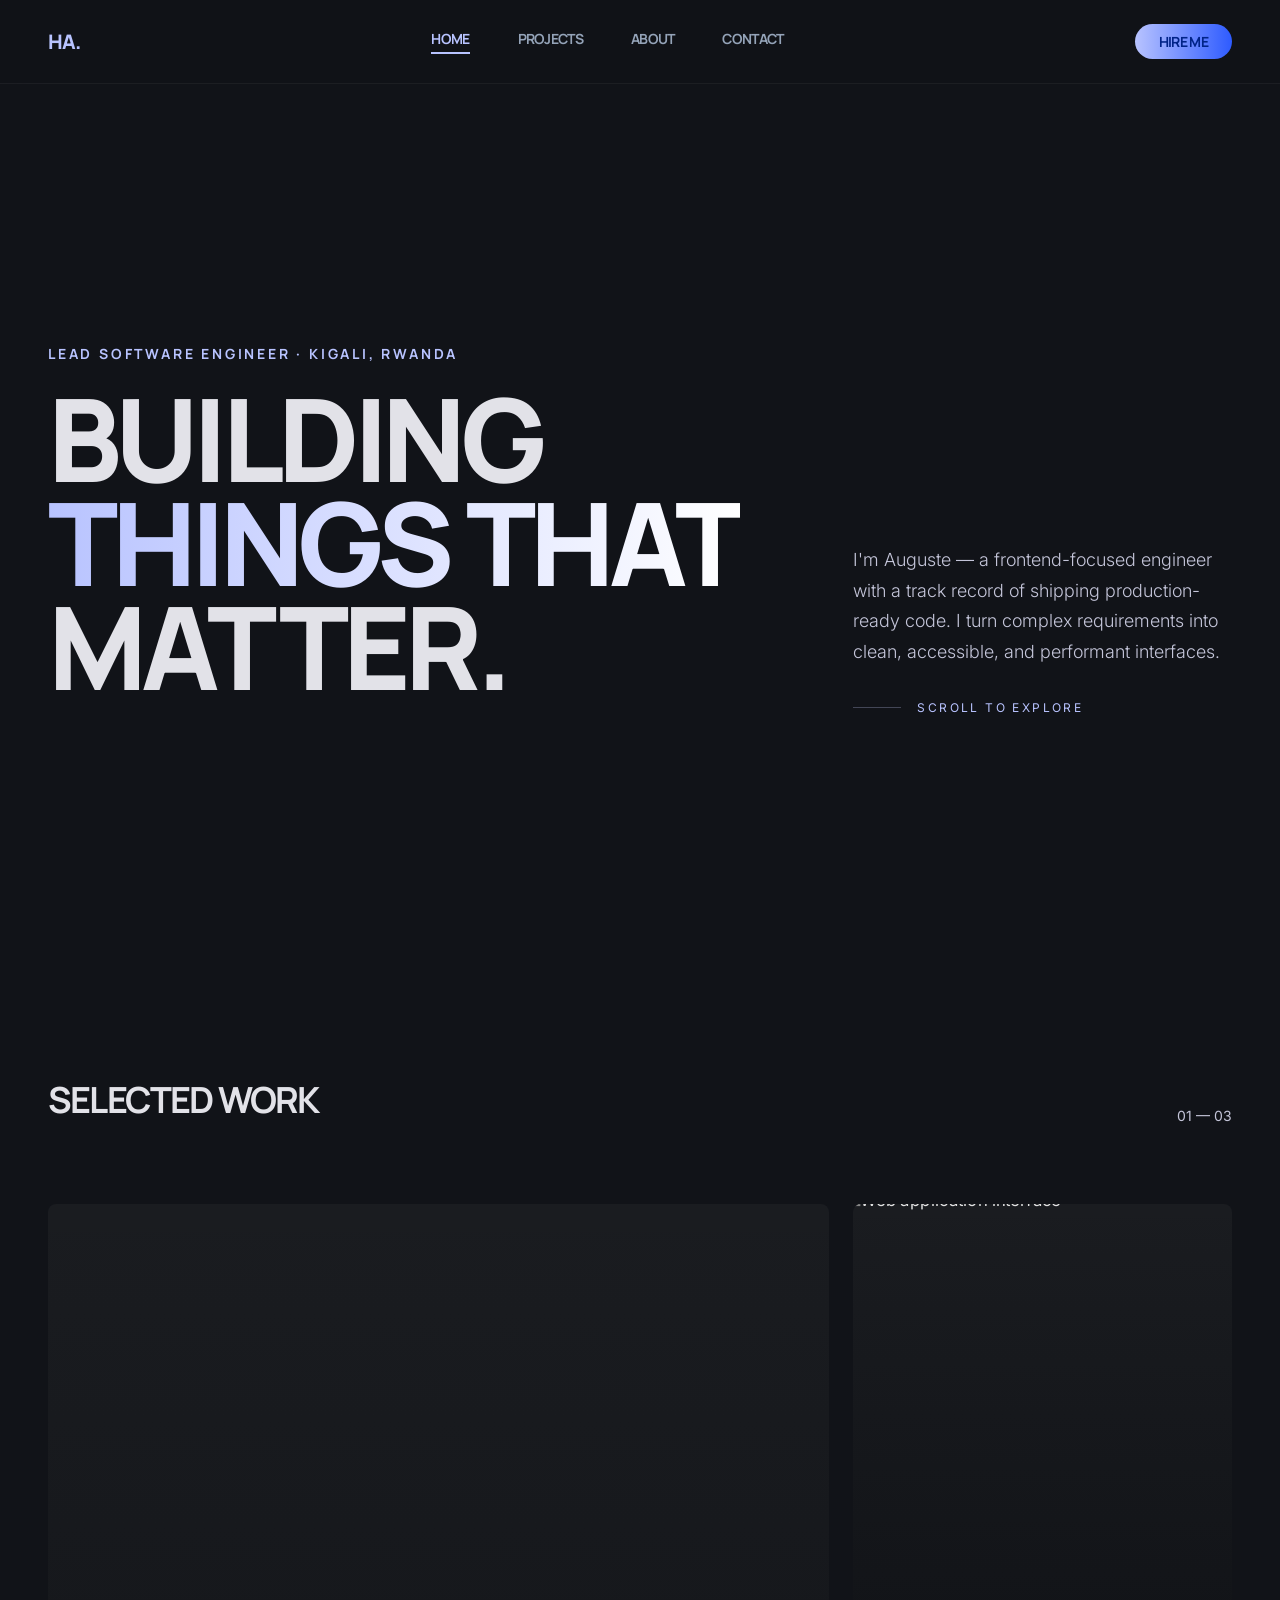
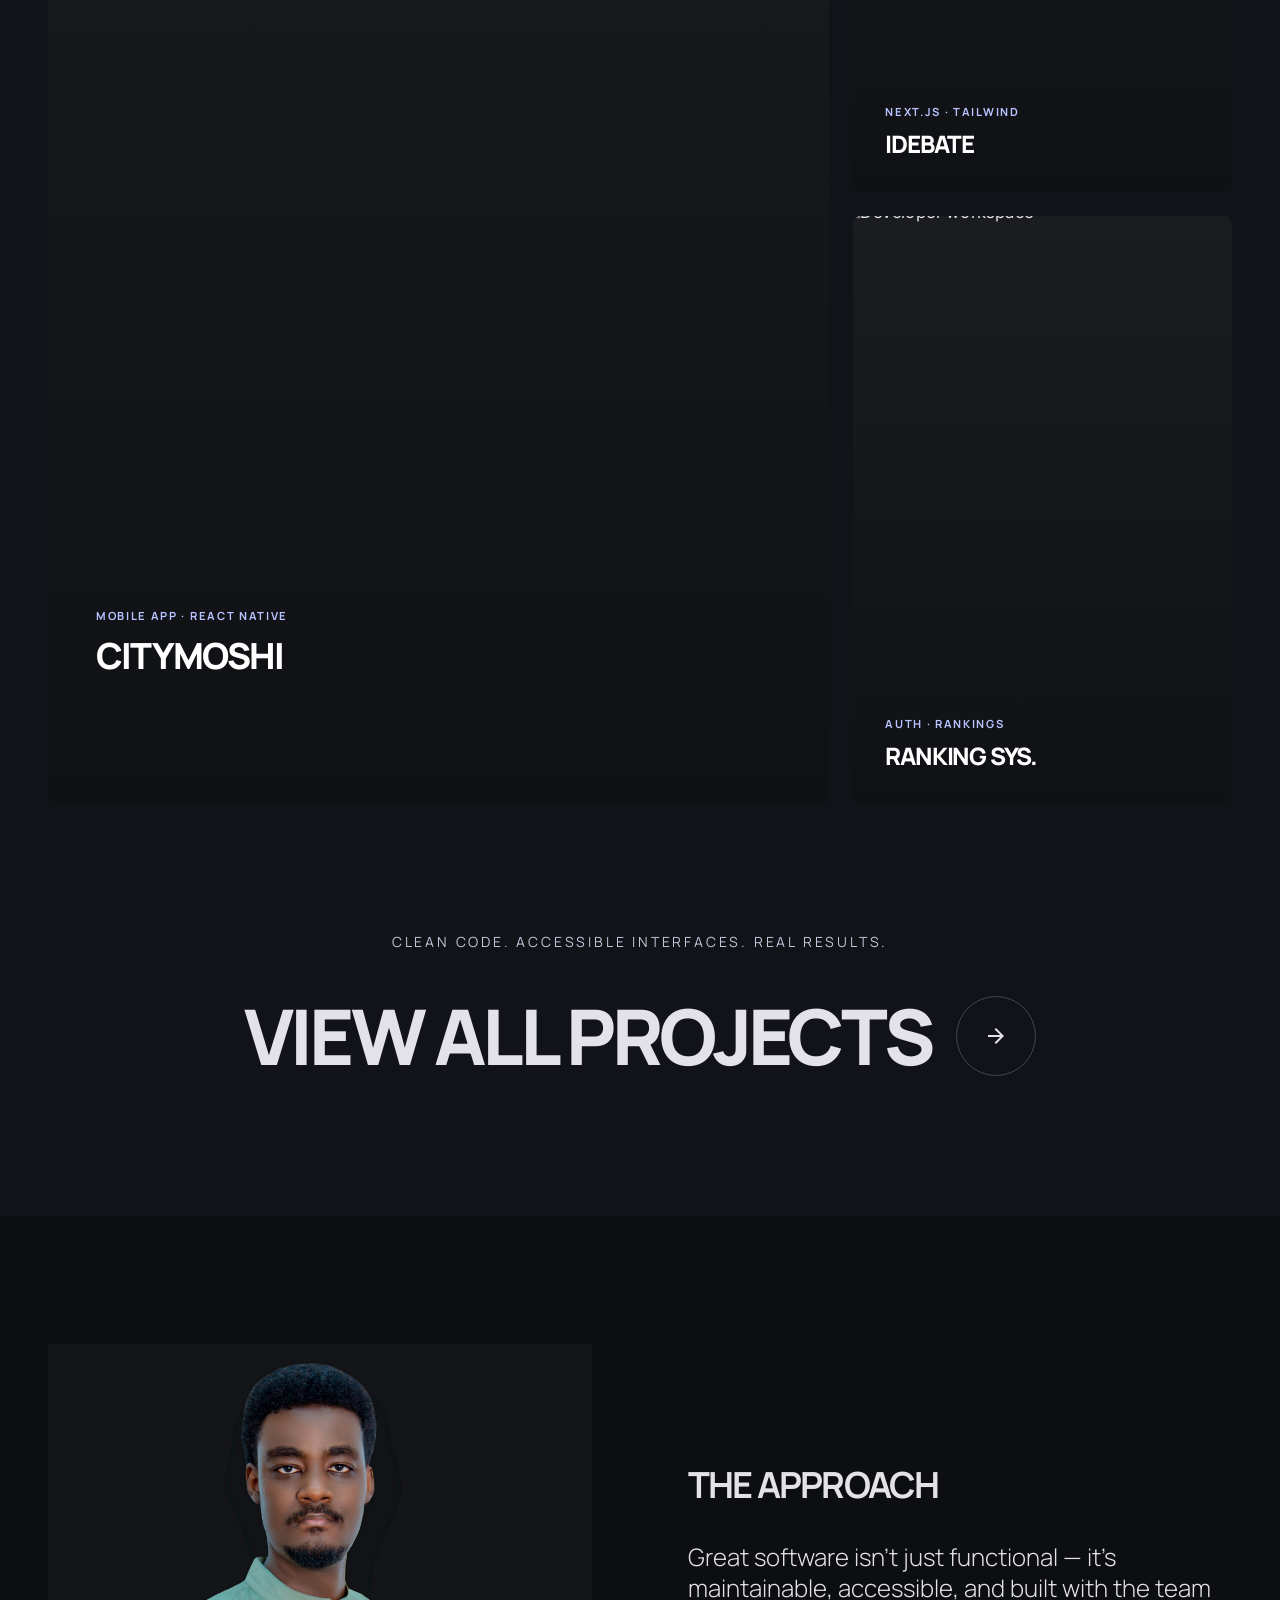
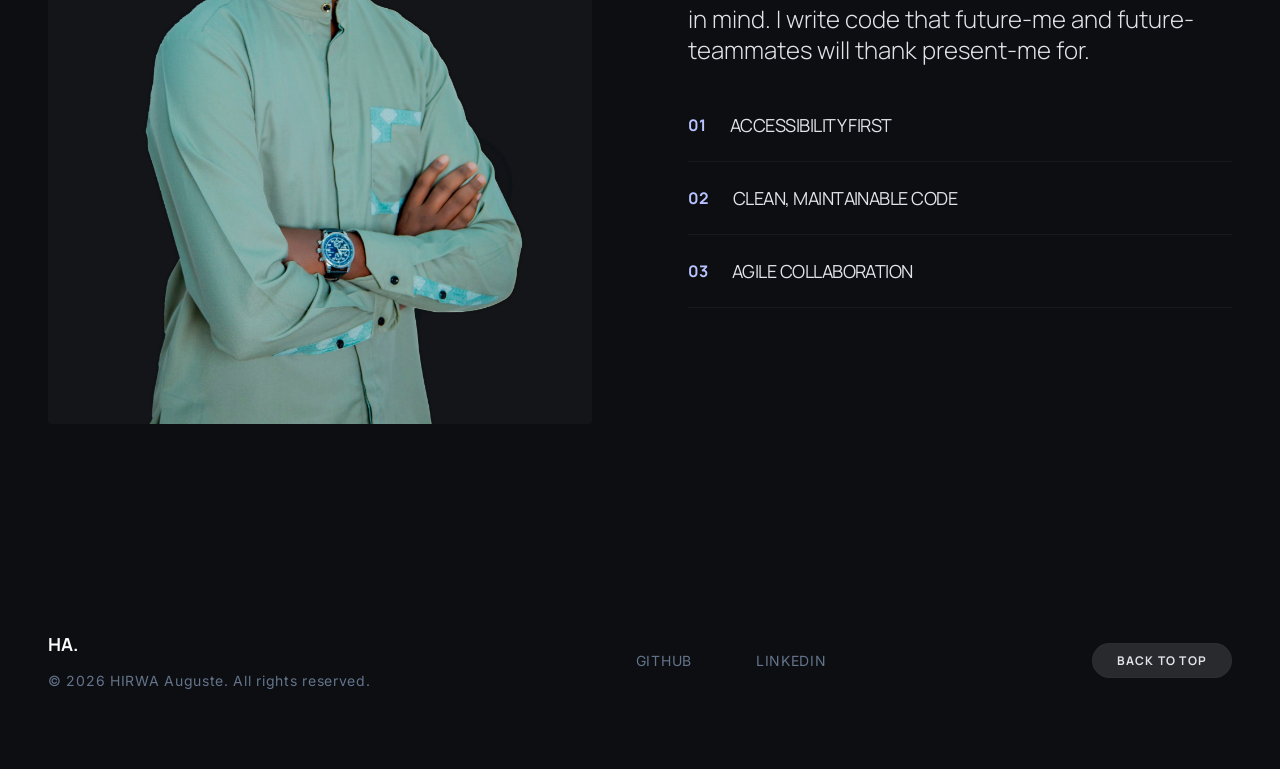
==== index.html @ ba86873b "feat: initialize portfolio project with base styles, navigation, and bento grid layout" ====
<!doctype html>
<html class="dark" lang="en">
  <head>
    <meta charset="utf-8" />
    <meta content="width=device-width, initial-scale=1.0" name="viewport" />
    <title>HIRWA Auguste — Software Engineer</title>
    <meta name="description" content="Frontend-focused software engineer specializing in production-ready web applications. React, Next.js, TypeScript and more." />
    <link
      href="https://fonts.googleapis.com/css2?family=Manrope:wght@200..800&family=Inter:wght@300..700&display=swap"
      rel="stylesheet"
    />
    <link
      href="https://fonts.googleapis.com/css2?family=Material+Symbols+Outlined:wght,FILL@100..700,0..1&display=swap"
      rel="stylesheet"
    />
    <link rel="stylesheet" href="index.css" />
  </head>

  <body>
    <!-- Top Nav -->
    <nav class="topnav">
      <div class="nav-inner">
        <a class="nav-logo" href="index.html">HA.</a>

        <div class="nav-links">
          <a class="nav-link active" href="index.html">Home</a>
          <a class="nav-link" href="gallery.html">Projects</a>
          <a class="nav-link" href="about.html">About</a>
          <a class="nav-link" href="about.html#contact">Contact</a>
          <button class="btn-hire mobile-only">Hire Me</button>
        </div>

        <div class="nav-actions">
          <button class="btn-hire desktop-only">Hire Me</button>
          <button
            class="mobile-menu-btn"
            aria-label="Toggle menu"
            onclick="
              document.querySelector('.nav-links').classList.toggle('show')
            "
          >
            <span class="material-symbols-outlined">menu</span>
          </button>
        </div>
      </div>
    </nav>

    <main class="main-content">
      <!-- Hero Section -->
      <section class="hero-section">
        <div class="hero-grid">
          <div class="hero-left">
            <span class="hero-label">Lead Software Engineer · Kigali, Rwanda</span>
            <h1 class="hero-heading">
              BUILDING<br />
              <span class="hero-gradient-text">THINGS THAT</span><br />
              MATTER.
            </h1>
          </div>
          <div class="hero-right">
            <p class="hero-description">
              I'm Auguste — a frontend-focused engineer with a track record of shipping
              production-ready code. I turn complex requirements into clean,
              accessible, and performant interfaces.
            </p>
            <div class="hero-scroll-hint">
              <span class="scroll-line"></span>
              <span class="scroll-label">Scroll to explore</span>
            </div>
          </div>
        </div>
      </section>

      <!-- Featured Work (Bento Grid) -->
      <section class="work-section">
        <div class="work-header">
          <h2 class="section-title">Selected Work</h2>
          <div class="work-count">01 — 03</div>
        </div>

        <div class="bento-grid">
          <!-- Project 1: CITYMOSHI -->
          <div class="bento-card bento-large">
            <img
              class="bento-img"
              src="https://images.unsplash.com/photo-1555066931-4365d14bab8c?w=1200&q=80"
              alt="Code on dark screen — software engineering"
            />
            <div class="bento-overlay">
              <span class="bento-tag">Mobile App · React Native</span>
              <h3 class="bento-title large">CITYMOSHI</h3>
              <p class="bento-desc">
                Led architecture and development of the CITYMOSHI mobile app,
                collaborating with creative directors to align technical solutions
                with business goals.
              </p>
            </div>
          </div>

          <!-- Project 2: IDEBATE Platform -->
          <div class="bento-card bento-square">
            <img
              class="bento-img"
              src="https://images.unsplash.com/photo-1551650975-87deedd944c3?w=800&q=80"
              alt="Web application interface"
            />
            <div class="bento-overlay">
              <span class="bento-tag">Next.js · Tailwind</span>
              <h3 class="bento-title">IDEBATE</h3>
            </div>
          </div>

          <!-- Project 3: Team Ranking / Auth -->
          <div class="bento-card bento-vertical">
            <img
              class="bento-img"
              src="https://images.unsplash.com/photo-1461749280684-dccba630e2f6?w=800&q=80"
              alt="Developer workspace"
            />
            <div class="bento-overlay">
              <span class="bento-tag">Auth · Rankings</span>
              <h3 class="bento-title">RANKING SYS.</h3>
            </div>
          </div>
        </div>

        <!-- CTA -->
        <div class="cta-section">
          <p class="cta-label">Clean code. Accessible interfaces. Real results.</p>
          <a class="cta-link" href="gallery.html">
            <span class="cta-text">View All Projects</span>
            <div class="cta-arrow">
              <span class="material-symbols-outlined">arrow_forward</span>
            </div>
          </a>
        </div>
      </section>

      <!-- Bio / About Section -->
      <section class="about-section">
        <div class="about-grid">
          <div class="about-image-wrap">
            <div class="about-image-frame">
              <img
                class="about-img"
                src="user.jpg"
                alt="HIRWA Auguste — Software Engineer"
              />
            </div>
            <div class="about-deco"></div>
          </div>

          <div class="about-content">
            <h2 class="section-title">THE APPROACH</h2>
            <p class="about-quote">
              Great software isn't just functional — it's maintainable, accessible,
              and built with the team in mind. I write code that future-me and
              future-teammates will thank present-me for.
            </p>
            <div class="principles">
              <div class="principle-item">
                <span class="principle-num">01</span>
                <span class="principle-label">Accessibility First</span>
              </div>
              <div class="principle-item">
                <span class="principle-num">02</span>
                <span class="principle-label">Clean, Maintainable Code</span>
              </div>
              <div class="principle-item">
                <span class="principle-num">03</span>
                <span class="principle-label">Agile Collaboration</span>
              </div>
            </div>
          </div>
        </div>
      </section>

      <!-- Footer -->
      <footer class="site-footer">
        <div class="footer-inner">
          <div class="footer-brand">
            <div class="footer-logo">HA.</div>
            <p class="footer-copy">
              © <span id="footer-year"></span> HIRWA Auguste. All rights
              reserved.
            </p>
          </div>
          <div class="footer-links">
            <a class="footer-link" href="https://github.com" target="_blank">GitHub</a>
            <a class="footer-link" href="https://linkedin.com" target="_blank">LinkedIn</a>
          </div>
          <div class="footer-top">
            <button class="btn-top" onclick="window.scrollTo({top:0,behavior:'smooth'})">Back to Top</button>
          </div>
        </div>
      </footer>
    </main>
    <script>
      document.getElementById("footer-year").textContent =
        new Date().getFullYear();
    </script>
  </body>
</html>
---- index.css ----
:root {
  --primary: #b8c3ff;
  --primary-container: #2e5bff;
  --on-primary: #002388;
  --primary-fixed: #dde1ff;
  --primary-fixed-dim: #b8c3ff;
  --inverse-primary: #124af0;

  --secondary: #c6c6c9;
  --secondary-container: #454749;
  --on-secondary: #2f3133;
  --on-secondary-container: #b4b5b7;

  --tertiary: #ffb59b;
  --tertiary-container: #c24100;
  --on-tertiary: #5b1a00;
  --on-tertiary-container: #ffece6;

  --error: #ffb4ab;
  --error-container: #93000a;
  --on-error: #690005;
  --on-error-container: #ffdad6;

  --surface: #111318;
  --surface-dim: #111318;
  --surface-bright: #37393e;
  --surface-variant: #333539;
  --surface-tint: #b8c3ff;
  --surface-container-lowest: #0c0e12;
  --surface-container-low: #1a1c20;
  --surface-container: #1e2024;
  --surface-container-high: #282a2e;
  --surface-container-highest: #333539;

  --on-surface: #e2e2e8;
  --on-surface-variant: #c4c5d9;
  --on-background: #e2e2e8;
  --background: #111318;

  --outline: #8e90a2;
  --outline-variant: #434656;

  --inverse-surface: #e2e2e8;
  --inverse-on-surface: #2f3035;

  --font-headline: 'Manrope', sans-serif;
  --font-body: 'Inter', sans-serif;

  --transition-base: 300ms ease-out;
  --transition-slow: 700ms ease-out;
  --transition-medium: 400ms cubic-bezier(0.16, 1, 0.3, 1);
}

/* ============================================================
   RESET & BASE
   ============================================================ */
*, *::before, *::after {
  box-sizing: border-box;
  margin: 0;
  padding: 0;
}

html {
  scroll-behavior: smooth;
}

body {
  background-color: var(--surface);
  color: var(--on-surface);
  font-family: var(--font-body);
  -webkit-font-smoothing: antialiased;
  -moz-osx-font-smoothing: grayscale;
}

img {
  display: block;
  max-width: 100%;
}

a {
  text-decoration: none;
  color: inherit;
}

/* ============================================================
   TOP NAV
   ============================================================ */
.topnav {
  position: fixed;
  top: 0; left: 0; right: 0;
  z-index: 50;
  background: rgba(17, 19, 24, 0.6);
  backdrop-filter: blur(24px);
  -webkit-backdrop-filter: blur(24px);
  border-bottom: 1px solid rgba(255, 255, 255, 0.05);
}

.nav-inner {
  display: flex;
  justify-content: space-between;
  align-items: center;
  padding: 1rem 1.5rem;
  max-width: 1920px;
  margin: 0 auto;
}
@media (min-width: 768px) {
  .nav-inner { padding: 1.5rem 3rem; }
}

.nav-logo {
  font-family: var(--font-headline);
  font-size: 1.25rem;
  font-weight: 900;
  letter-spacing: -0.05em;
  text-transform: uppercase;
  color: var(--primary);
  position: relative;
  z-index: 60;
}

.nav-actions {
  display: flex;
  align-items: center;
  gap: 1rem;
  z-index: 60;
}

.mobile-menu-btn {
  background: none;
  border: none;
  color: var(--on-surface);
  cursor: pointer;
  display: flex;
  align-items: center;
  justify-content: center;
}
.mobile-menu-btn .material-symbols-outlined {
  font-size: 1.75rem;
}
@media (min-width: 768px) {
  .mobile-menu-btn { display: none; }
}

.desktop-only { display: none; }
@media (min-width: 768px) {
  .desktop-only { display: block; }
}

.mobile-only { display: block; width: 100%; margin-top: 1rem; }
@media (min-width: 768px) {
  .mobile-only { display: none; }
}

.nav-links {
  position: absolute;
  top: 0;
  left: 0;
  right: 0;
  background: rgba(17, 19, 24, 0.98);
  backdrop-filter: blur(24px);
  -webkit-backdrop-filter: blur(24px);
  display: flex;
  flex-direction: column;
  padding: 5rem 1.5rem 2rem 1.5rem;
  gap: 1.5rem;
  transform: translateY(-100%);
  opacity: 0;
  visibility: hidden;
  transition: transform var(--transition-base), opacity var(--transition-base), visibility var(--transition-base);
  z-index: 40;
  border-bottom: 1px solid rgba(255,255,255,0.05);
  box-shadow: 0 10px 30px rgba(0,0,0,0.5);
}
.nav-links.show {
  transform: translateY(0);
  opacity: 1;
  visibility: visible;
}

@media (min-width: 768px) {
  .nav-links {
    position: static;
    transform: none;
    opacity: 1;
    visibility: visible;
    background: none;
    backdrop-filter: none;
    -webkit-backdrop-filter: none;
    flex-direction: row;
    padding: 0;
    gap: 3rem;
    border-bottom: none;
    box-shadow: none;
  }
}

.nav-link {
  font-family: var(--font-headline);
  font-weight: 700;
  font-size: 1.125rem;
  letter-spacing: -0.05em;
  text-transform: uppercase;
  color: #94a3b8;
  transition: color var(--transition-base);
}
@media (min-width: 768px) {
  .nav-link { font-size: 0.875rem; }
}

.nav-link:hover { color: #ffffff; }

.nav-link.active {
  color: var(--primary);
}
@media (min-width: 768px) {
  .nav-link.active {
    border-bottom: 2px solid var(--primary);
    padding-bottom: 0.25rem;
  }
}

.btn-hire {
  font-family: var(--font-headline);
  font-weight: 700;
  font-size: 0.875rem;
  letter-spacing: -0.05em;
  text-transform: uppercase;
  color: var(--on-primary);
  background: linear-gradient(to right, var(--primary), var(--primary-container));
  border: none;
  cursor: pointer;
  padding: 0.75rem 2rem;
  border-radius: 999px;
  transition: box-shadow var(--transition-base);
}
@media (min-width: 768px) {
  .btn-hire { padding: 0.5rem 1.5rem; }
}

.btn-hire:hover {
  box-shadow: 0 0 20px rgba(184, 195, 255, 0.4);
}

/* ============================================================
   MAIN CONTENT
   ============================================================ */
.main-content {
  padding-top: 8rem;
}

/* ============================================================
   HERO SECTION
   ============================================================ */
.hero-section {
  min-height: 819px;
  padding: 0 3rem;
  max-width: 1920px;
  margin: 0 auto;
  display: flex;
  flex-direction: column;
  justify-content: center;
}

.hero-grid {
  display: grid;
  grid-template-columns: 1fr;
  gap: 3rem;
  align-items: end;
}

@media (min-width: 768px) {
  .hero-grid {
    grid-template-columns: 2fr 1fr;
  }
}

.hero-label {
  display: block;
  font-family: var(--font-headline);
  font-weight: 700;
  font-size: 0.875rem;
  letter-spacing: 0.2em;
  text-transform: uppercase;
  color: var(--primary);
  margin-bottom: 1.5rem;
}

.hero-heading {
  font-family: var(--font-headline);
  font-weight: 800;
  letter-spacing: -0.05em;
  line-height: 0.9;
  color: var(--on-surface);
  font-size: clamp(3.5rem, 8vw, 6rem);
  margin-bottom: 2rem;
}

@media (min-width: 768px) {
  .hero-heading {
    font-size: clamp(4rem, 9vw, 9rem);
  }
}

.hero-gradient-text {
  background: linear-gradient(to right, var(--primary), #ffffff);
  -webkit-background-clip: text;
  -webkit-text-fill-color: transparent;
  background-clip: text;
}

.hero-right {
  padding-bottom: 1rem;
}

.hero-description {
  font-size: 1.125rem;
  line-height: 1.7;
  font-weight: 300;
  color: var(--on-surface-variant);
  margin-bottom: 2rem;
  max-width: 24rem;
}

.hero-scroll-hint {
  display: flex;
  align-items: center;
  gap: 1rem;
}

.scroll-line {
  display: block;
  width: 3rem;
  height: 1px;
  background-color: var(--outline-variant);
}

.scroll-label {
  font-family: var(--font-body);
  font-size: 0.75rem;
  letter-spacing: 0.2em;
  text-transform: uppercase;
  color: var(--primary);
}

/* ============================================================
   WORK SECTION
   ============================================================ */
.work-section {
  padding: 8rem 3rem;
  max-width: 1920px;
  margin: 0 auto;
}

.work-header {
  display: flex;
  justify-content: space-between;
  align-items: flex-end;
  margin-bottom: 5rem;
}

.section-title {
  font-family: var(--font-headline);
  font-size: 2.25rem;
  font-weight: 700;
  letter-spacing: -0.05em;
  text-transform: uppercase;
  color: var(--on-surface);
}

.work-count {
  font-family: var(--font-body);
  font-size: 0.875rem;
  color: var(--on-surface-variant);
}

/* Bento Grid */
.bento-grid {
  display: grid;
  grid-template-columns: 1fr;
  gap: 1.5rem;
  height: auto;
}

@media (min-width: 768px) {
  .bento-grid {
    grid-template-columns: repeat(12, 1fr);
    height: 1200px;
  }

  .bento-large {
    grid-column: span 8;
    grid-row: span 2;
  }

  .bento-square {
    grid-column: span 4;
    grid-row: span 1;
  }

  .bento-vertical {
    grid-column: span 4;
    grid-row: span 1;
  }
}

.bento-card {
  position: relative;
  overflow: hidden;
  background-color: var(--surface-container-low);
  border-radius: 0.5rem;
  min-height: 300px;
}

@media (min-width: 768px) {
  .bento-card {
    min-height: unset;
  }
}

.bento-img {
  width: 100%;
  height: 100%;
  object-fit: cover;
  filter: grayscale(100%);
  transform: scale(1.05);
  transition: filter var(--transition-slow), transform var(--transition-slow);
}

.bento-card:hover .bento-img {
  filter: grayscale(0%);
  transform: scale(1);
}

.bento-overlay {
  position: absolute;
  inset: 0;
  background: linear-gradient(to top, rgba(12, 14, 18, 0.8), transparent);
  display: flex;
  flex-direction: column;
  justify-content: flex-end;
  padding: 2rem;
}

.bento-large .bento-overlay {
  padding: 3rem;
}

.bento-tag {
  font-family: var(--font-headline);
  font-weight: 700;
  font-size: 0.7rem;
  letter-spacing: 0.15em;
  text-transform: uppercase;
  color: var(--primary-fixed-dim);
  margin-bottom: 0.5rem;
}

.bento-title {
  font-family: var(--font-headline);
  font-weight: 900;
  letter-spacing: -0.05em;
  color: #ffffff;
  font-size: 1.5rem;
}

.bento-title.large {
  font-size: 2.25rem;
}

.bento-desc {
  color: var(--on-surface-variant);
  max-width: 28rem;
  margin-top: 1rem;
  opacity: 0;
  transition: opacity 500ms ease-out;
}

.bento-card:hover .bento-desc {
  opacity: 1;
}

/* CTA */
.cta-section {
  margin-top: 8rem;
  display: flex;
  flex-direction: column;
  align-items: center;
}

.cta-label {
  font-family: var(--font-headline);
  text-transform: uppercase;
  letter-spacing: 0.2em;
  font-size: 0.875rem;
  color: var(--on-surface-variant);
  margin-bottom: 2rem;
}

.cta-link {
  display: flex;
  align-items: center;
  gap: 1.5rem;
}

.cta-text {
  font-family: var(--font-headline);
  font-weight: 800;
  letter-spacing: -0.05em;
  text-transform: uppercase;
  font-size: clamp(2.5rem, 6vw, 5rem);
  color: var(--on-surface);
  transition: color var(--transition-base);
}

.cta-link:hover .cta-text {
  color: var(--primary);
}

.cta-arrow {
  width: 5rem;
  height: 5rem;
  border-radius: 50%;
  border: 1px solid var(--outline-variant);
  display: flex;
  align-items: center;
  justify-content: center;
  flex-shrink: 0;
  transition: background-color var(--transition-base), border-color var(--transition-base);
}

.cta-arrow .material-symbols-outlined {
  color: var(--on-surface);
  transition: color var(--transition-base);
}

.cta-link:hover .cta-arrow {
  background-color: var(--primary);
  border-color: var(--primary);
}

.cta-link:hover .cta-arrow .material-symbols-outlined {
  color: var(--on-primary);
}

/* ============================================================
   ABOUT SECTION
   ============================================================ */
.about-section {
  padding: 8rem 3rem;
  background-color: var(--surface-container-lowest);
}

.about-grid {
  max-width: 1920px;
  margin: 0 auto;
  display: grid;
  grid-template-columns: 1fr;
  gap: 6rem;
  align-items: center;
}

@media (min-width: 768px) {
  .about-grid {
    grid-template-columns: 1fr 1fr;
  }
}

.about-image-wrap {
  position: relative;
}

.about-image-frame {
  aspect-ratio: 4 / 5;
  background-color: var(--surface-container-high);
  border-radius: 0.25rem;
  overflow: hidden;
}

.about-img {
  width: 100%;
  height: 100%;
  object-fit: cover;
}

.about-deco {
  position: absolute;
  bottom: -1.5rem;
  right: -1.5rem;
  width: 8rem;
  height: 8rem;
  background-color: rgba(184, 195, 255, 0.1);
  backdrop-filter: blur(24px);
  border: 1px solid rgba(184, 195, 255, 0.2);
  border-radius: 0.25rem;
  z-index: -1;
}

.about-content .section-title {
  margin-bottom: 2rem;
}

.about-quote {
  font-family: var(--font-headline);
  font-size: 1.5rem;
  font-weight: 300;
  line-height: 1.3;
  color: var(--on-surface);
  margin-bottom: 3rem;
}

.principles {
  display: flex;
  flex-direction: column;
  gap: 1.5rem;
}

.principle-item {
  display: flex;
  align-items: center;
  gap: 1.5rem;
  border-bottom: 1px solid rgba(67, 70, 86, 0.2);
  padding-bottom: 1.5rem;
}

.principle-num {
  font-family: var(--font-headline);
  font-weight: 700;
  color: var(--primary);
  font-size: 1rem;
  flex-shrink: 0;
}

.principle-label {
  font-family: var(--font-headline);
  font-size: 1.125rem;
  letter-spacing: -0.03em;
  text-transform: uppercase;
  color: var(--on-surface);
}

/* ============================================================
   FOOTER
   ============================================================ */
.site-footer {
  background-color: #0c0e12;
  padding: 5rem 0;
}

.footer-inner {
  display: flex;
  flex-direction: column;
  align-items: center;
  gap: 3rem;
  padding: 0 3rem;
  max-width: 1920px;
  margin: 0 auto;
}

@media (min-width: 768px) {
  .footer-inner {
    flex-direction: row;
    justify-content: space-between;
    align-items: center;
    gap: 0;
  }
}

.footer-logo {
  font-family: var(--font-headline);
  font-size: 1.125rem;
  font-weight: 700;
  text-transform: uppercase;
  color: #ffffff;
  margin-bottom: 1rem;
}

.footer-copy {
  font-family: var(--font-body);
  font-size: 0.875rem;
  letter-spacing: 0.05em;
  color: #64748b;
}

.footer-links {
  display: flex;
  flex-wrap: wrap;
  justify-content: center;
  gap: 2rem;
}

@media (min-width: 768px) {
  .footer-links {
    gap: 4rem;
  }
}

.footer-link {
  font-family: var(--font-body);
  font-size: 0.875rem;
  letter-spacing: 0.05em;
  text-transform: uppercase;
  color: #64748b;
  transition: color var(--transition-base);
}

.footer-link:hover {
  color: var(--primary);
}

.btn-top {
  background-color: var(--surface-container-high);
  color: var(--on-surface);
  border: 1px solid rgba(67, 70, 86, 0.15);
  border-radius: 999px;
  padding: 0.5rem 1.5rem;
  font-family: var(--font-headline);
  font-size: 0.75rem;
  font-weight: 700;
  letter-spacing: 0.1em;
  text-transform: uppercase;
  cursor: pointer;
  transition: background-color var(--transition-base), color var(--transition-base);
}

.btn-top:hover {
  background-color: var(--primary);
  color: var(--on-primary);
}
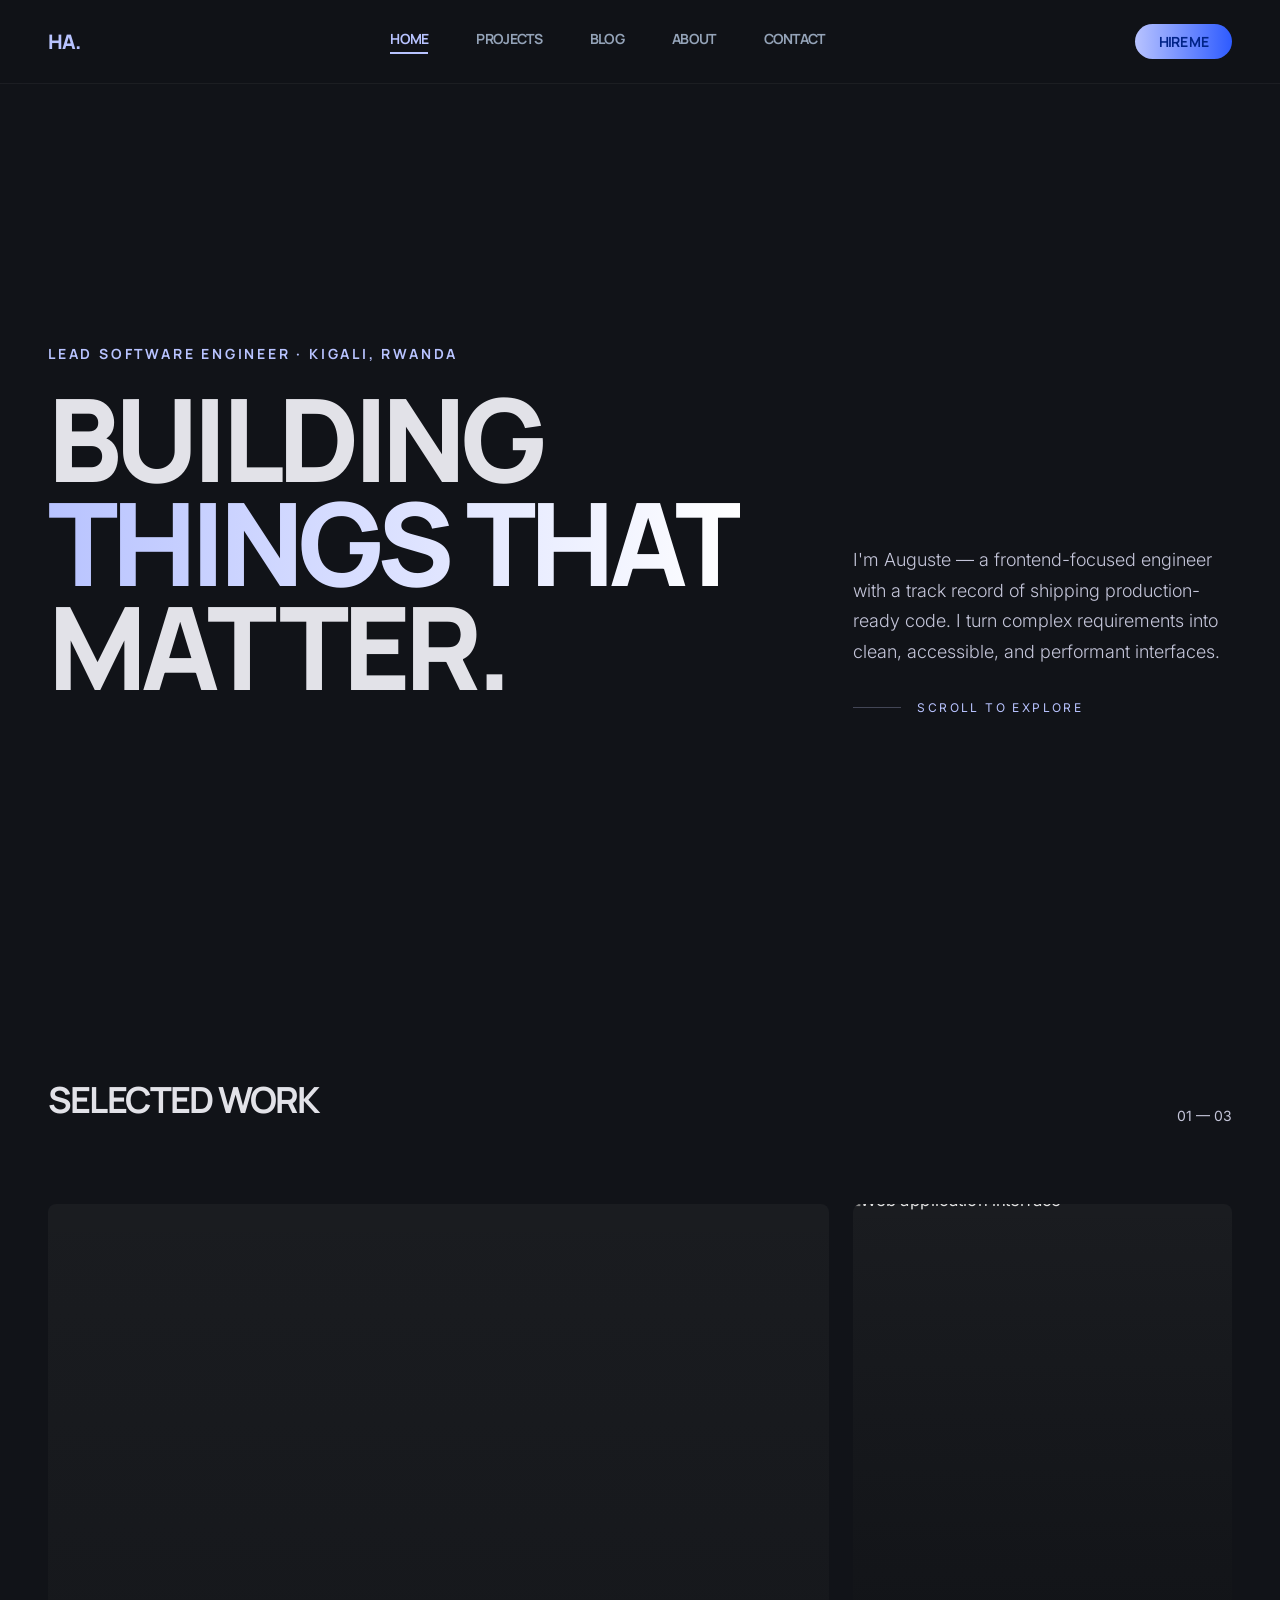
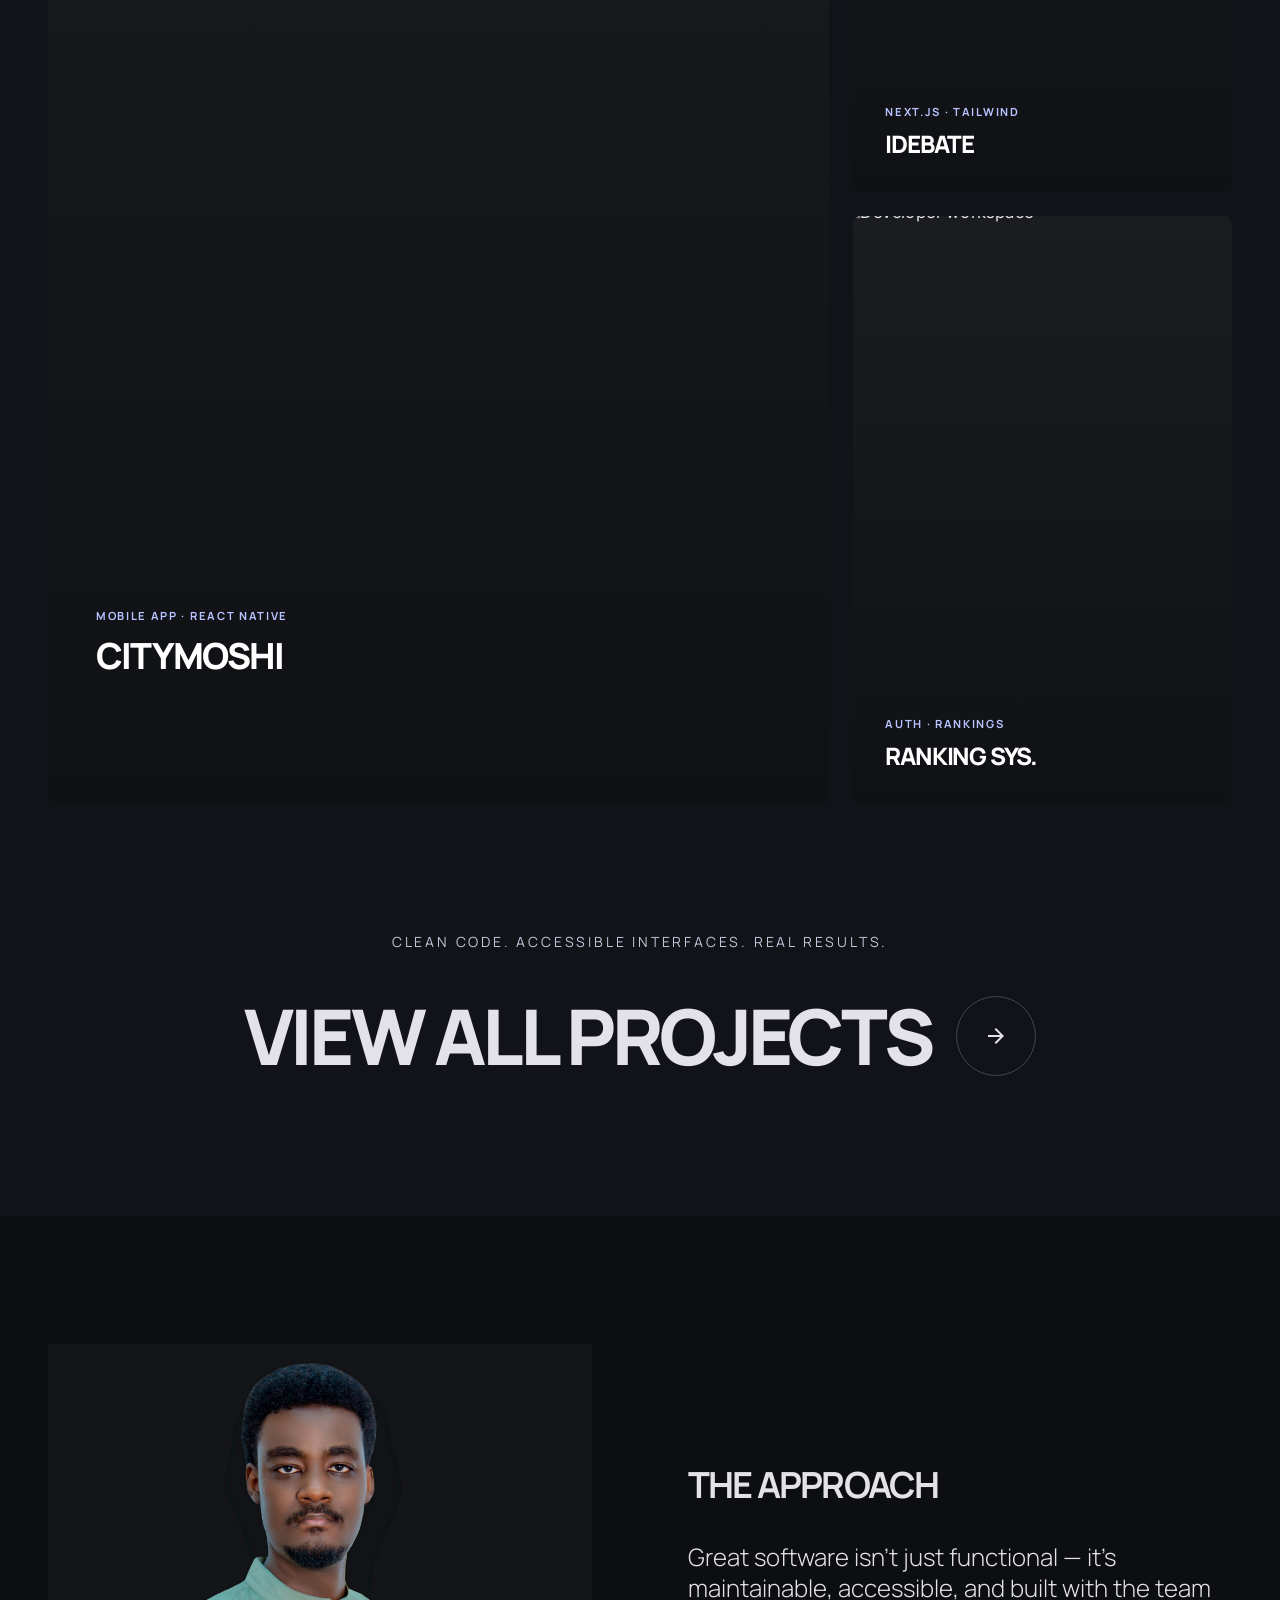
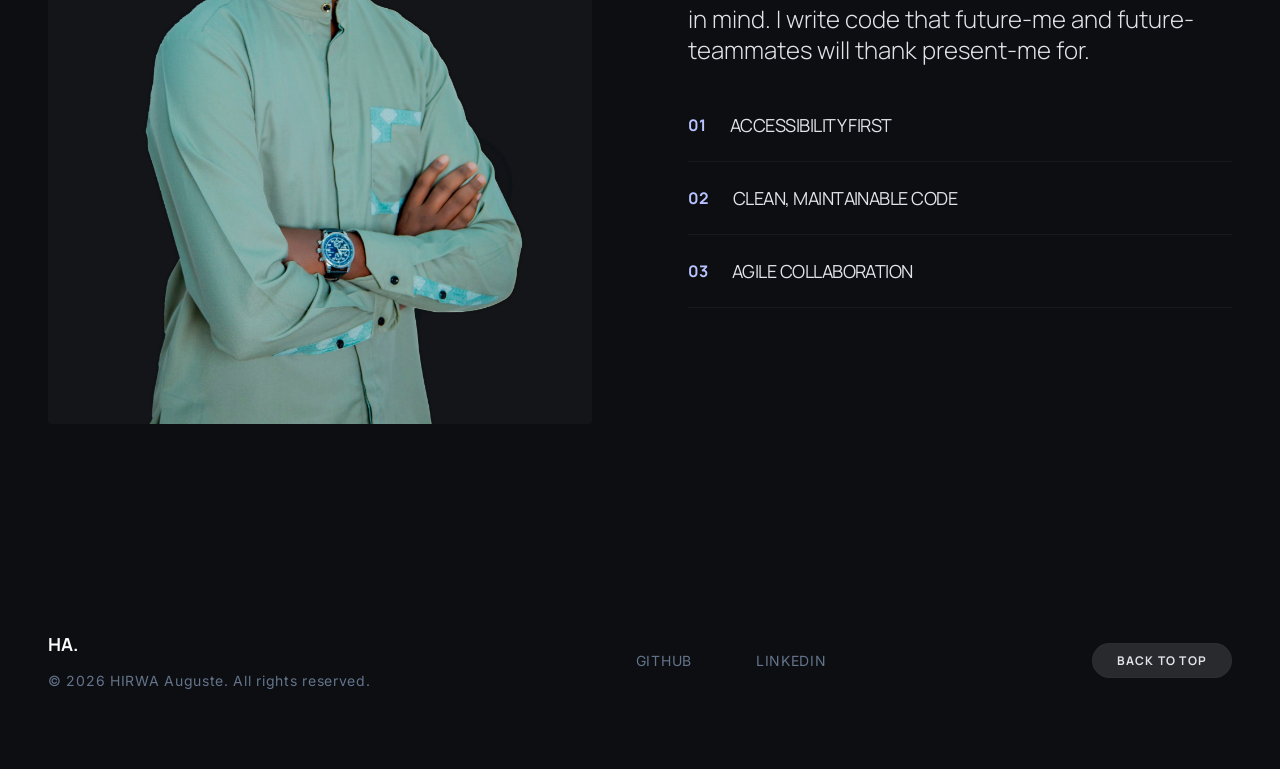
==== commit 31d9b9a2: "feat: implement blog section with listing and article page templates" ====
--- a/index.html
+++ b/index.html
@@ -5,6 +5,15 @@
     <meta content="width=device-width, initial-scale=1.0" name="viewport" />
     <title>HIRWA Auguste — Software Engineer</title>
     <meta name="description" content="Frontend-focused software engineer specializing in production-ready web applications. React, Next.js, TypeScript and more." />
+    <meta property="og:title" content="HIRWA Auguste — Software Engineer" />
+    <meta property="og:description" content="Frontend-focused software engineer specializing in production-ready web applications. React, Next.js, TypeScript and more." />
+    <meta property="og:type" content="website" />
+    <meta property="og:url" content="https://hirwaauguste.com/" />
+    <meta property="og:image" content="user.jpg" />
+    <meta name="twitter:card" content="summary_large_image" />
+    <meta name="twitter:title" content="HIRWA Auguste — Software Engineer" />
+    <meta name="twitter:description" content="Frontend-focused software engineer specializing in production-ready web applications. React, Next.js, TypeScript and more." />
+    <meta name="twitter:image" content="user.jpg" />
     <link
       href="https://fonts.googleapis.com/css2?family=Manrope:wght@200..800&family=Inter:wght@300..700&display=swap"
       rel="stylesheet"
@@ -25,6 +34,7 @@
         <div class="nav-links">
           <a class="nav-link active" href="index.html">Home</a>
           <a class="nav-link" href="gallery.html">Projects</a>
+          <a class="nav-link" href="blog.html">Blog</a>
           <a class="nav-link" href="about.html">About</a>
           <a class="nav-link" href="about.html#contact">Contact</a>
           <button class="btn-hire mobile-only">Hire Me</button>
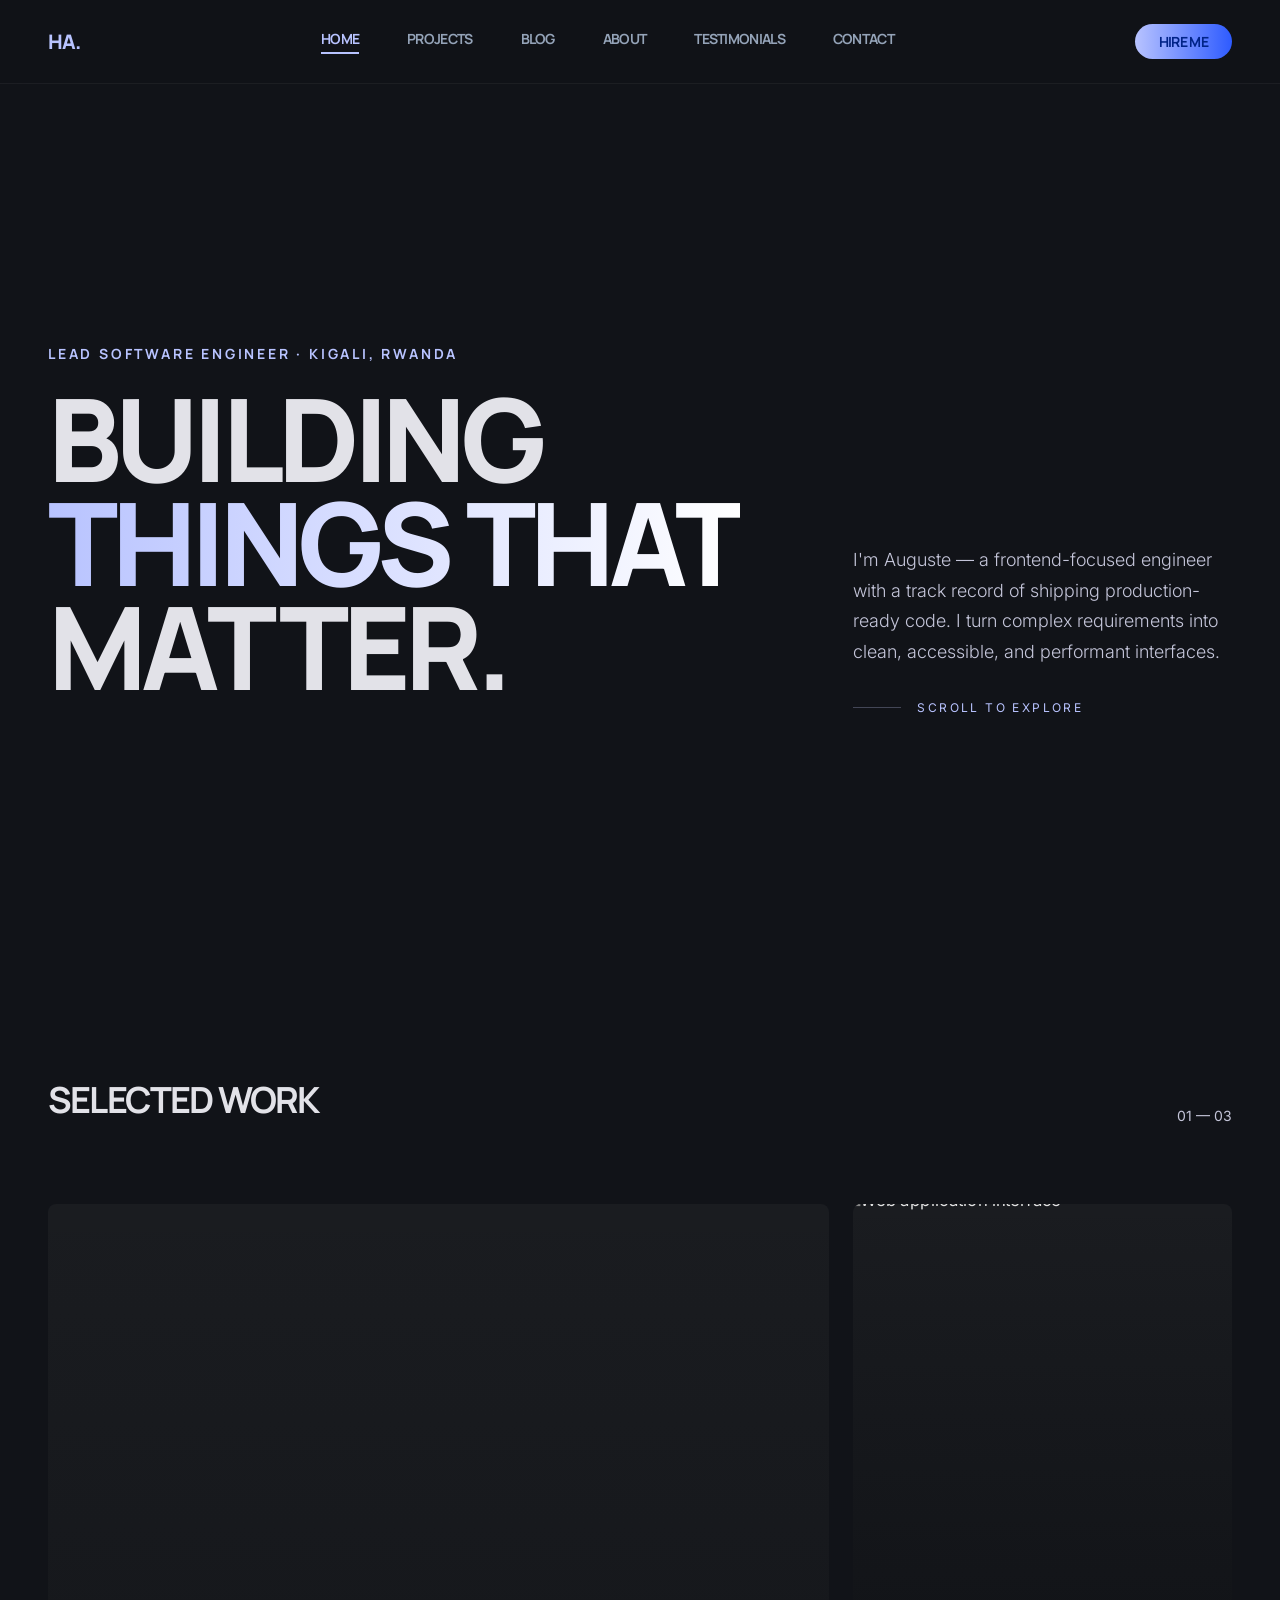
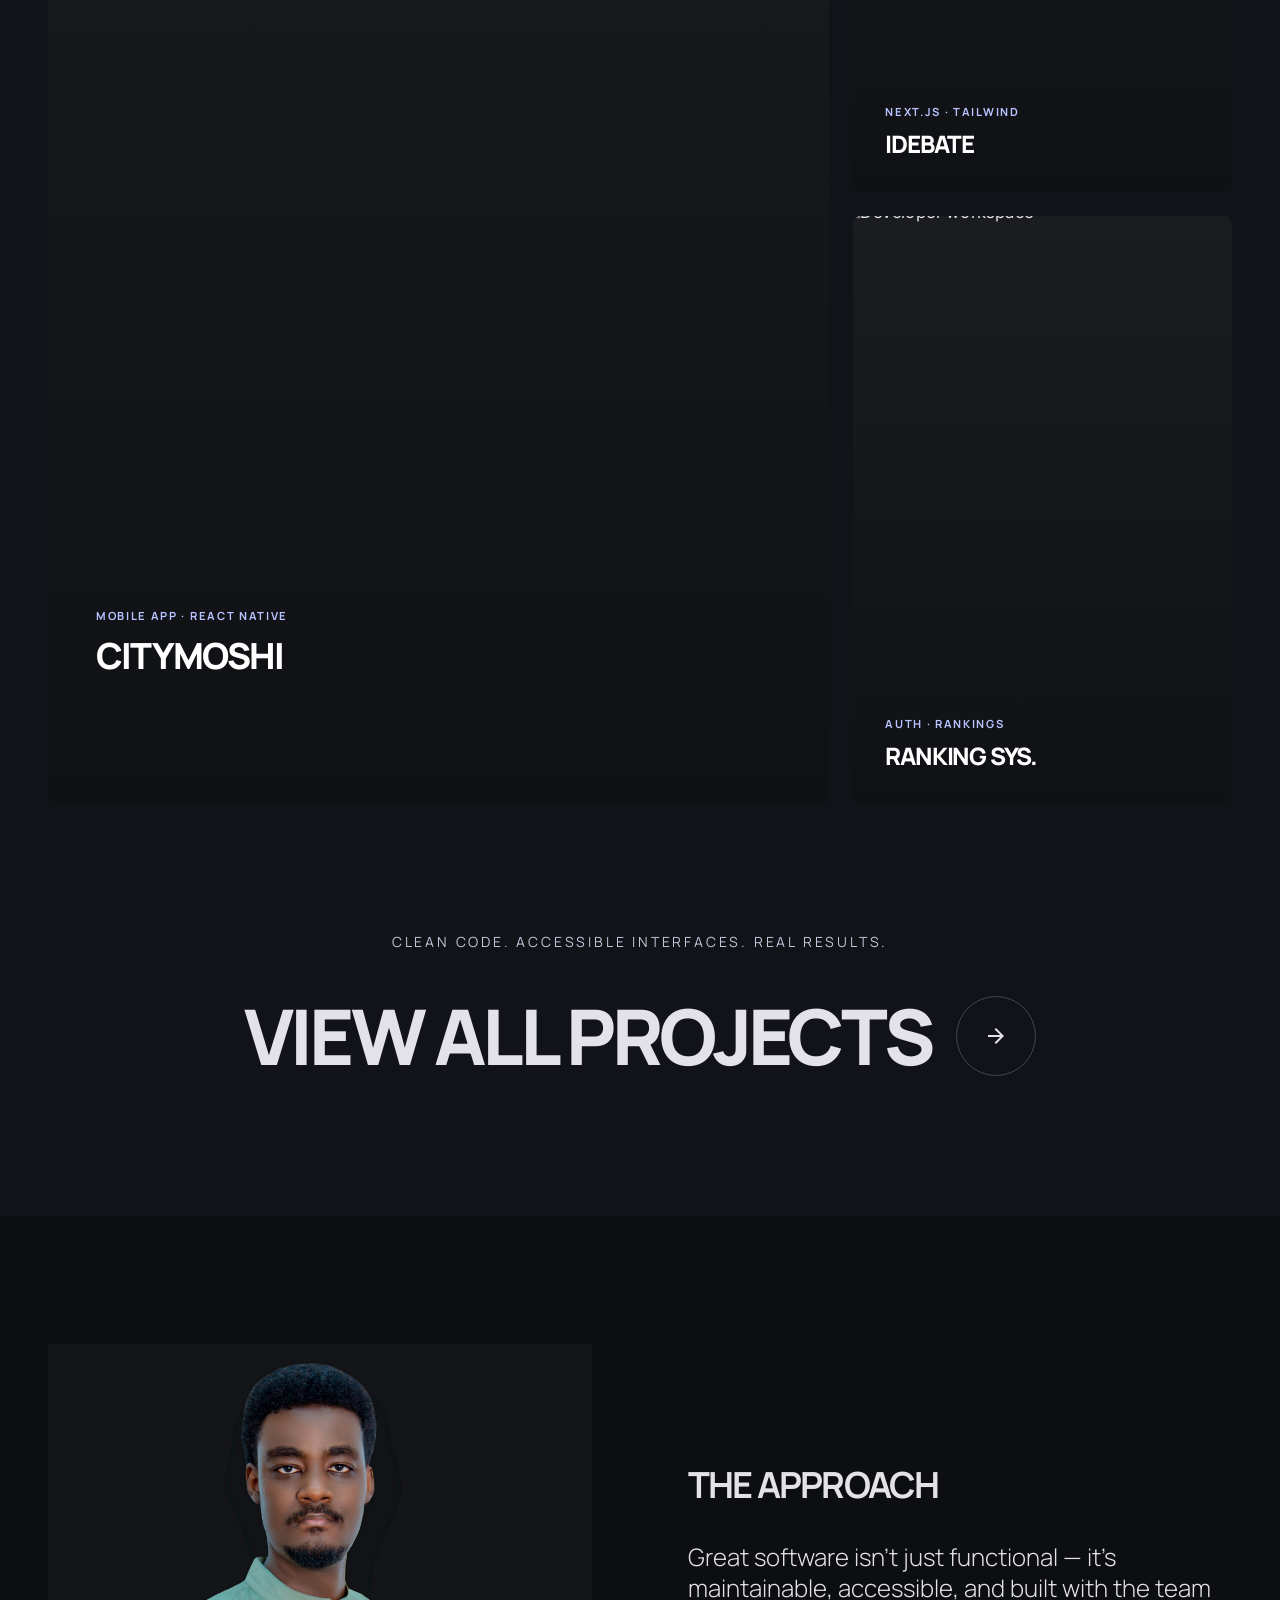
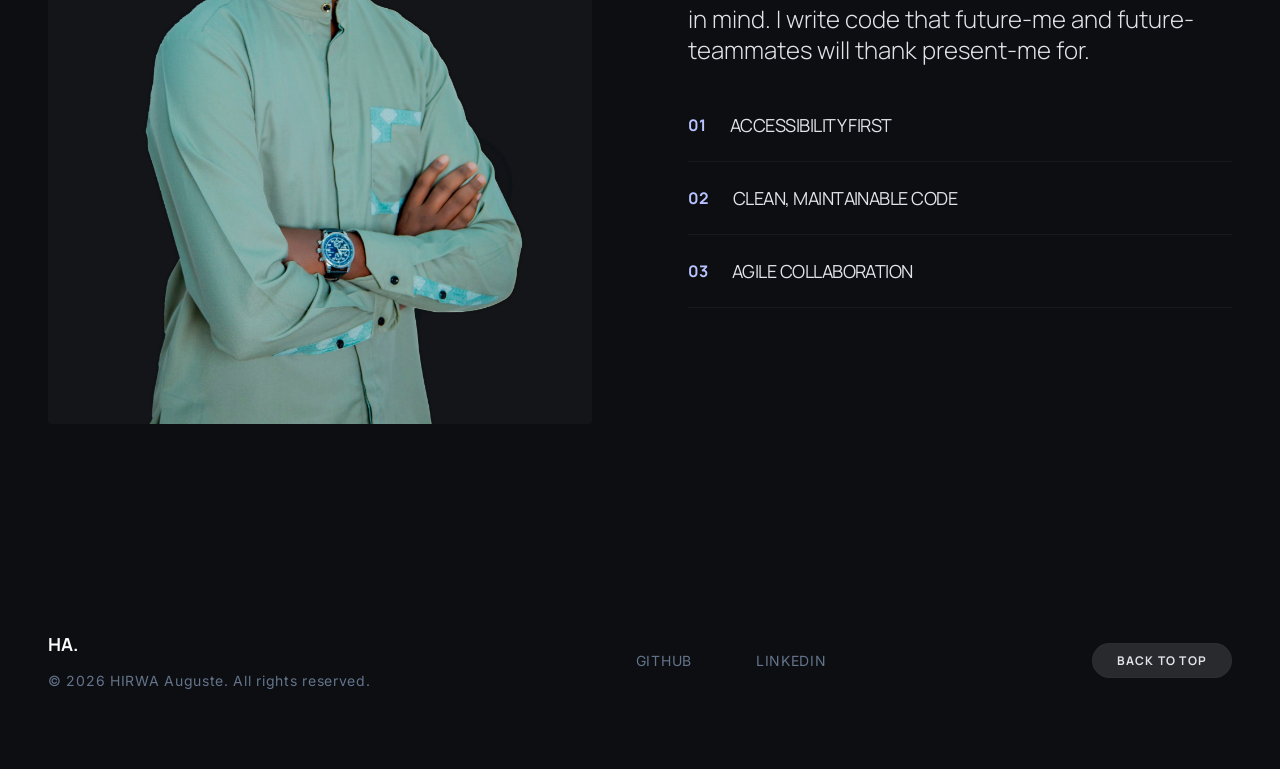
==== commit 350ec275: "feat: add testimonials page and update social links and meta tag formatting across site pages" ====
--- a/index.html
+++ b/index.html
@@ -4,15 +4,24 @@
     <meta charset="utf-8" />
     <meta content="width=device-width, initial-scale=1.0" name="viewport" />
     <title>HIRWA Auguste — Software Engineer</title>
-    <meta name="description" content="Frontend-focused software engineer specializing in production-ready web applications. React, Next.js, TypeScript and more." />
+    <meta
+      name="description"
+      content="Frontend-focused software engineer specializing in production-ready web applications. React, Next.js, TypeScript and more."
+    />
     <meta property="og:title" content="HIRWA Auguste — Software Engineer" />
-    <meta property="og:description" content="Frontend-focused software engineer specializing in production-ready web applications. React, Next.js, TypeScript and more." />
+    <meta
+      property="og:description"
+      content="Frontend-focused software engineer specializing in production-ready web applications. React, Next.js, TypeScript and more."
+    />
     <meta property="og:type" content="website" />
     <meta property="og:url" content="https://hirwaauguste.com/" />
     <meta property="og:image" content="user.jpg" />
     <meta name="twitter:card" content="summary_large_image" />
     <meta name="twitter:title" content="HIRWA Auguste — Software Engineer" />
-    <meta name="twitter:description" content="Frontend-focused software engineer specializing in production-ready web applications. React, Next.js, TypeScript and more." />
+    <meta
+      name="twitter:description"
+      content="Frontend-focused software engineer specializing in production-ready web applications. React, Next.js, TypeScript and more."
+    />
     <meta name="twitter:image" content="user.jpg" />
     <link
       href="https://fonts.googleapis.com/css2?family=Manrope:wght@200..800&family=Inter:wght@300..700&display=swap"
@@ -36,6 +45,7 @@
           <a class="nav-link" href="gallery.html">Projects</a>
           <a class="nav-link" href="blog.html">Blog</a>
           <a class="nav-link" href="about.html">About</a>
+          <a class="nav-link" href="testimonials.html">Testimonials</a>
           <a class="nav-link" href="about.html#contact">Contact</a>
           <button class="btn-hire mobile-only">Hire Me</button>
         </div>
@@ -60,7 +70,9 @@
       <section class="hero-section">
         <div class="hero-grid">
           <div class="hero-left">
-            <span class="hero-label">Lead Software Engineer · Kigali, Rwanda</span>
+            <span class="hero-label"
+              >Lead Software Engineer · Kigali, Rwanda</span
+            >
             <h1 class="hero-heading">
               BUILDING<br />
               <span class="hero-gradient-text">THINGS THAT</span><br />
@@ -69,9 +81,9 @@
           </div>
           <div class="hero-right">
             <p class="hero-description">
-              I'm Auguste — a frontend-focused engineer with a track record of shipping
-              production-ready code. I turn complex requirements into clean,
-              accessible, and performant interfaces.
+              I'm Auguste — a frontend-focused engineer with a track record of
+              shipping production-ready code. I turn complex requirements into
+              clean, accessible, and performant interfaces.
             </p>
             <div class="hero-scroll-hint">
               <span class="scroll-line"></span>
@@ -101,8 +113,8 @@
               <h3 class="bento-title large">CITYMOSHI</h3>
               <p class="bento-desc">
                 Led architecture and development of the CITYMOSHI mobile app,
-                collaborating with creative directors to align technical solutions
-                with business goals.
+                collaborating with creative directors to align technical
+                solutions with business goals.
               </p>
             </div>
           </div>
@@ -136,7 +148,9 @@
 
         <!-- CTA -->
         <div class="cta-section">
-          <p class="cta-label">Clean code. Accessible interfaces. Real results.</p>
+          <p class="cta-label">
+            Clean code. Accessible interfaces. Real results.
+          </p>
           <a class="cta-link" href="gallery.html">
             <span class="cta-text">View All Projects</span>
             <div class="cta-arrow">
@@ -163,9 +177,9 @@
           <div class="about-content">
             <h2 class="section-title">THE APPROACH</h2>
             <p class="about-quote">
-              Great software isn't just functional — it's maintainable, accessible,
-              and built with the team in mind. I write code that future-me and
-              future-teammates will thank present-me for.
+              Great software isn't just functional — it's maintainable,
+              accessible, and built with the team in mind. I write code that
+              future-me and future-teammates will thank present-me for.
             </p>
             <div class="principles">
               <div class="principle-item">
@@ -196,11 +210,26 @@
             </p>
           </div>
           <div class="footer-links">
-            <a class="footer-link" href="https://github.com" target="_blank">GitHub</a>
-            <a class="footer-link" href="https://linkedin.com" target="_blank">LinkedIn</a>
+            <a
+              class="footer-link"
+              href="https://github.com/benconte"
+              target="_blank"
+              >GitHub</a
+            >
+            <a
+              class="footer-link"
+              href="https://www.linkedin.com/in/hirwa-auguste-7bba9a22a/"
+              target="_blank"
+              >LinkedIn</a
+            >
           </div>
           <div class="footer-top">
-            <button class="btn-top" onclick="window.scrollTo({top:0,behavior:'smooth'})">Back to Top</button>
+            <button
+              class="btn-top"
+              onclick="window.scrollTo({ top: 0, behavior: 'smooth' })"
+            >
+              Back to Top
+            </button>
           </div>
         </div>
       </footer>
